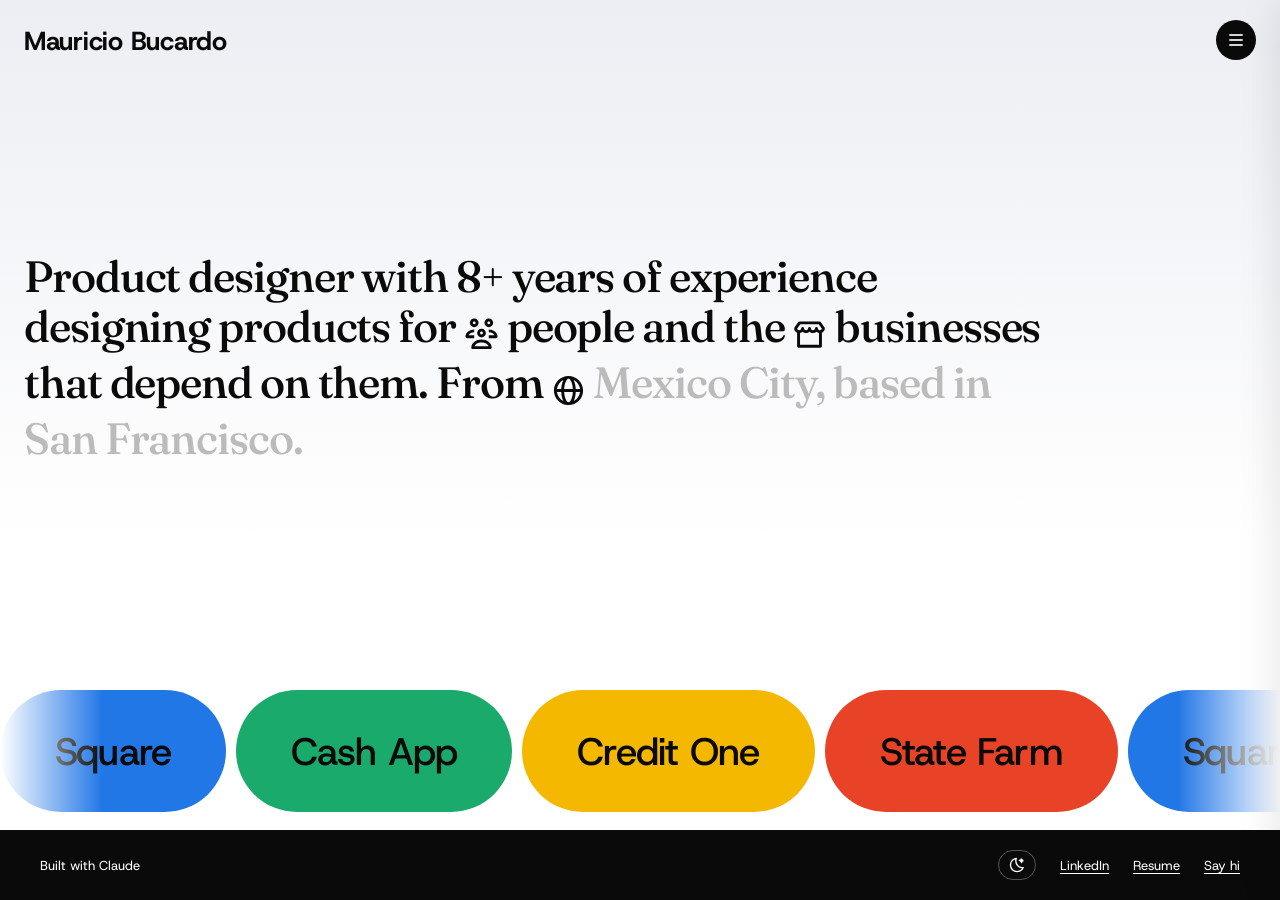
==== index.html @ 409aeabe "Initial commit Fix h1 asset overlap race condition in case-study.js: guard against re-applying the w" ====
<!DOCTYPE html>
<html lang="en">
<head>
  <meta charset="UTF-8" />
  <link rel="icon" type="image/svg+xml" href="favicon.svg?v=2">
  <meta name="viewport" content="width=device-width, initial-scale=1.0" />
  <title>Mau Bucardo | Product Designer</title>
  <meta name="description" content="Mauricio Bucardo is a product designer with 8+ years of experience designing products for people and the businesses that depend on them." />
  <meta property="og:title" content="Mauricio Bucardo — Product Designer" />
  <meta property="og:description" content="Product designer with 8+ years of experience designing products for people and the businesses that depend on them." />
  <meta property="og:image" content="https://maubucar.com/thumbnailwebsite.png" />
  <meta property="og:url" content="https://maubucar.com" />
  <meta property="og:type" content="website" />
  <meta name="twitter:card" content="summary_large_image" />
  <meta name="twitter:image" content="https://maubucar.com/thumbnailwebsite.png" />
  <link rel="preconnect" href="https://fonts.googleapis.com">
  <link rel="preconnect" href="https://fonts.gstatic.com" crossorigin>
  <link href="https://fonts.googleapis.com/css2?family=Fraunces:ital,opsz,wght@0,9..144,100..900;1,9..144,100..900&family=Funnel+Display:wght@300..800&family=Host+Grotesk:ital,wght@0,300..800;1,300..800&family=Source+Serif+4:ital,opsz,wght@0,8..60,200..900;1,8..60,200..900&display=swap" rel="stylesheet">
  <style>
    *, *::before, *::after { box-sizing: border-box; margin: 0; padding: 0; }

    :root {
      --bg: #eceef3;
      --bg-bottom: #ffffff;
      --text: #0a0a0a;
      --text-muted: #444;
      --pill-blue: #2277e6;
      --pill-red: #e84327;
      --pill-yellow: #f5b800;
      --pill-green: #1aaa6b;
      --surface: #ffffff;
      --surface-muted: #eceef5;
      --surface-muted-hover: #dddfe8;
      --border: #e0e0e0;
      --nav-bg: #eceef3;
      --footer-bg: #0a0a0a;
      --footer-text: #ffffff;
      --btn-bg: #0a0a0a;
      --btn-text: #ffffff;
    }

    [data-theme="dark"] {
      --bg: #111113;
      --bg-bottom: #1a1a1e;
      --text: #f0f0f0;
      --text-muted: #999;
      --surface: #1e1e22;
      --surface-muted: #26262c;
      --surface-muted-hover: #2e2e36;
      --border: #333;
      --nav-bg: #111113;
      --footer-bg: #0a0a0a;
      --footer-text: #ffffff;
      --btn-bg: #f0f0f0;
      --btn-text: #0a0a0a;
    }

    html {
      height: 100%;
    }

    body {
      font-family: 'Fraunces', serif;
      background: var(--bg);
      color: var(--text);
      display: flex;
      flex-direction: column;
      min-height: 100vh;
    }

    body::before {
      content: '';
      position: fixed;
      inset: 0;
      background: linear-gradient(180deg, var(--bg) 0%, var(--bg-bottom) 60%);
      z-index: -1;
      pointer-events: none;
    }



    body > section,
    body > footer {
      position: relative;
      z-index: 1;
    }

/* ── NAV BAR ── */
    .nav-bar {
      display: flex;
      align-items: center;
      padding: 20px 24px;
      z-index: 100;
      gap: 10px;
    }

    .nav-name {
      font-family: 'Host Grotesk', sans-serif;
      font-weight: 700;
      font-size: clamp(24px, 2.04vw, 31px);
      color: var(--text);
      letter-spacing: -0.01em;
      -webkit-font-smoothing: antialiased;
      cursor: default;
      flex: 1;
    }

    /* Menu toggle button — always visible */
    .menu-toggle-btn {
      display: flex;
      width: 40px;
      height: 40px;
      border-radius: 50%;
      background: var(--btn-bg);
      border: none;
      cursor: pointer;
      align-items: center;
      justify-content: center;
      flex-shrink: 0;
      transition: opacity 0.2s;
    }
    .menu-toggle-btn:hover { opacity: 0.6; }
    .menu-toggle-btn svg path { fill: #ffffff; }
    [data-theme="dark"] .menu-toggle-btn { background: var(--surface-muted); }
    [data-theme="dark"] .menu-toggle-btn svg path { fill: var(--text); }

    /* Floating nav menu */
    .nav-floating-menu {
      position: fixed;
      top: 84px;
      right: 24px;
      background: var(--surface);
      border: 1.5px solid var(--border);
      border-radius: 20px;
      padding: 8px;
      display: flex;
      flex-direction: column;
      gap: 4px;
      z-index: 200;
      opacity: 0;
      pointer-events: none;
      transform: scale(0.95) translateY(-8px);
      transform-origin: top right;
      transition: opacity 0.15s ease, transform 0.15s ease;
      min-width: 180px;
    }
    .nav-floating-menu.open {
      opacity: 1;
      pointer-events: all;
      transform: scale(1) translateY(0);
    }
    .nav-menu-item {
      font-family: 'Host Grotesk', sans-serif;
      font-size: 15px;
      font-weight: 500;
      color: var(--text);
      background: none;
      border: none;
      padding: 12px 16px;
      border-radius: 12px;
      cursor: pointer;
      text-align: left;
      transition: background 0.15s;
    }
    .nav-menu-item:hover { background: var(--surface-muted); }
    .nav-menu-item.primary {
      color: var(--btn-text);
      background: var(--btn-bg);
    }
    .nav-menu-item.primary:hover { opacity: 0.8; }

    @media (min-width: 769px) {
      .nav-bar {
        position: fixed;
        top: 0;
        left: 0;
        right: 0;
        pointer-events: none;
      }
      .nav-bar > * { pointer-events: all; }
    }

    @media (max-width: 768px) {
      .nav-bar {
        padding: 20px 20px;
        gap: 10px;
        flex-wrap: nowrap;
        align-items: center;
      }
      .nav-floating-menu {
        right: 20px;
      }
    }

    .blade-tabs {
      display: flex;
      gap: 24px;
      position: relative;
    }
    .blade-tabs-underline {
      position: absolute;
      bottom: 0;
      height: 2px;
      background: var(--text);
      transition: left 0.3s cubic-bezier(0.4, 0, 0.2, 1), width 0.3s cubic-bezier(0.4, 0, 0.2, 1);
    }
    .blade-tab {
      font-family: 'Fraunces', serif;
      font-size: 18px;
      font-weight: 400;
      color: #aaa;
      background: none;
      border: none;
      padding: 0 0 8px;
      cursor: pointer;
      transition: color 0.2s, font-weight 0.15s;
    }
    .blade-tab.active {
      font-weight: 700;
      color: var(--text);
    }
    .blade-panel { display: none; }
    .blade-panel.active { display: flex; flex-direction: column; flex: 1; overflow: hidden; }

    .blade-close {
      width: 36px;
      height: 36px;
      border-radius: 50%;
      background: var(--surface-muted);
      border: none;
      cursor: pointer;
      display: flex;
      align-items: center;
      justify-content: center;
      flex-shrink: 0;
      transition: opacity 0.2s;
      color: var(--text);
    }
    .blade-close:hover { opacity: 0.6; }

    /* Mind content */
    .mind-section {
      background: var(--surface-muted);
      border-radius: 20px;
      padding: 16px;
      margin: 0;
    }
    .mind-section-row {
      display: flex;
      gap: 8px;
      background: none;
      padding: 0;
    }
    .mind-tile {
      flex: 1;
      background: var(--surface-muted);
      border-radius: 20px;
      padding: 16px;
      display: flex;
      flex-direction: column;
    }
    .mind-tile .mind-embed {
      flex: 1;
      position: relative;
      padding-bottom: 100%;
    }
    .mind-label {
      font-family: 'Fraunces', serif;
      font-size: 15px;
      font-weight: 700;
      color: var(--text);
      display: inline-flex;
      align-items: center;
      gap: 8px;
      margin-bottom: 10px;
      width: fit-content;
    }
    .mind-label svg { flex-shrink: 0; }
    .mind-label svg path { fill: currentColor; }
    [data-theme="dark"] .mind-label { color: var(--text); }
    .mind-embed {
      margin-top: 16px;
    }
    .mind-embed iframe {
      border-radius: 12px;
      display: block;
    }
    .mind-card {
      display: flex;
      align-items: center;
      gap: 12px;
      padding: 10px 12px;
      text-decoration: none;
      border-radius: 12px;
      background: var(--surface);
      transition: opacity 0.15s ease;
    }
    .mind-card:hover { opacity: 0.75; }
    .mind-card-icon {
      width: 40px;
      height: 40px;
      border-radius: 8px;
      flex-shrink: 0;
      display: flex;
      align-items: center;
      justify-content: center;
      font-size: 20px;
    }
    .mind-card-text { flex: 1; min-width: 0; }
    .mind-card-title {
      font-family: 'Host Grotesk', sans-serif;
      font-size: 14px;
      font-weight: 500;
      color: var(--text);
      display: block;
      white-space: nowrap;
      overflow: hidden;
      text-overflow: ellipsis;
    }
    .mind-card-meta {
      font-family: 'Host Grotesk', sans-serif;
      font-size: 13px;
      color: #888;
      display: block;
      margin-top: 1px;
    }
    .mind-card-arrow {
      font-size: 16px;
      color: #bbb;
      flex-shrink: 0;
    }

    /* ── BLADE ── */
    .blade-overlay {
      position: fixed;
      inset: 0;
      background: rgba(0,0,0,0.25);
      z-index: 200;
      opacity: 0;
      pointer-events: none;
      transition: opacity 0.35s ease;
    }
    .blade-overlay.open { opacity: 1; pointer-events: all; }

    .blade {
      position: fixed;
      top: 0;
      right: 0;
      height: 100%;
      width: 437px;
      max-width: 92vw;
      background: var(--surface);
      z-index: 201;
      display: flex;
      flex-direction: column;
      transform: translateX(100%);
      transition: transform 1s cubic-bezier(0.77, 0, 0.19, 1);
      box-shadow: -4px 0 40px rgba(0,0,0,0.1);
      border-radius: 20px 0 0 20px;
    }
    .blade.open { transform: translateX(0); }

    @media (max-width: 768px) {
      .blade {
        width: 100%;
        max-width: 100%;
        border-radius: 0;
      }
    }

    .blade-header {
      display: flex;
      align-items: center;
      justify-content: space-between;
      padding: 24px 20px 20px;
      position: relative;
    }
    .blade-tabs {
      position: absolute;
      left: 50%;
      transform: translateX(-50%);
    }

    .blade-title {
      font-family: 'Fraunces', serif;
      font-size: 20px;
      font-weight: 500;
      color: var(--text);
    }


    .blade-list {
      flex: 1;
      overflow-y: auto;
      padding: 0 16px 32px;
      display: flex;
      flex-direction: column;
      gap: 8px;
    }

    @keyframes bladeItemIn {
      from { opacity: 0; transform: translateY(48px) scale(0.92); }
      to   { opacity: 1; transform: translateY(0) scale(1); }
    }
    .blade-panel.animating .blade-group,
    .blade-panel.animating .mind-section {
      opacity: 0;
      animation: bladeItemIn 1.4s cubic-bezier(0.77, 0, 0.19, 1) forwards;
    }

    .blade-group {
      border-radius: 16px;
      padding: 16px;
      display: flex;
      flex-direction: column;
      gap: 4px;
    }
    .blade-group.blue   { background: var(--surface-muted); }
    .blade-group.green  { background: var(--surface-muted); }
    .blade-group.yellow { background: var(--surface-muted); }
    .blade-group.red    { background: var(--surface-muted); }

    .blade-group-label {
      font-family: 'Host Grotesk', sans-serif;
      font-size: 17px;
      font-weight: 500;
      color: #0a0a0a;
      padding: 5px 12px;
      border-radius: 999px;
      display: inline-flex;
      align-items: center;
      margin-bottom: 4px;
      width: fit-content;
    }
    .blade-group.blue   .blade-group-label { background: var(--pill-blue); }
    .blade-group.green  .blade-group-label { background: var(--pill-green); }
    .blade-group.yellow .blade-group-label { background: var(--pill-yellow); }
    .blade-group.red    .blade-group-label { background: var(--pill-red); }

    .blade-link {
      display: flex;
      align-items: center;
      justify-content: space-between;
      text-decoration: none;
      color: var(--text);
      font-family: 'Fraunces', serif;
      font-size: 15px;
      font-weight: 400;
      padding: 8px 12px;
      border-radius: 8px;
      transition: opacity 0.2s;
    }
    .blade-link-year {
      font-family: 'Fraunces', serif;
      font-size: 13px;
      font-weight: 400;
      color: #888;
      flex-shrink: 0;
    }
    .blade-link { border-radius: 10px; transition: background 0.15s ease; }
    .blade-group.blue   .blade-link:hover { background: var(--surface-muted-hover); opacity: 1; }
    .blade-group.green  .blade-link:hover { background: var(--surface-muted-hover); opacity: 1; }
    .blade-group.yellow .blade-link:hover { background: var(--surface-muted-hover); opacity: 1; }
    .blade-group.red    .blade-link:hover { background: var(--surface-muted-hover); opacity: 1; }


    /* ── HERO ── */
    .hero {
      display: flex;
      flex-direction: column;
      align-items: flex-start;
      justify-content: center;
      text-align: left;
      padding: 100px 24px 40px;
      flex: 1;
      min-height: 0;
      overflow: hidden;
    }

    .info-row {
      display: flex;
      flex-wrap: wrap;
      gap: 8px;
      margin-bottom: clamp(20px, 3vh, 40px);
      opacity: 0;
      transform: translateY(10px);
      animation: fadeUp 0.6s cubic-bezier(0.22,1,0.36,1) 0.05s forwards;
    }

    .info-item {
      font-family: 'Host Grotesk', sans-serif;
      font-size: 14px;
      font-weight: 500;
      color: var(--text);
      background: var(--surface);
      border: 1.5px solid var(--border);
      padding: 6px 14px;
      border-radius: 999px;
      display: inline-flex;
      align-items: center;
      gap: 6px;
      -webkit-font-smoothing: antialiased;
    }

    .info-item svg path { fill: currentColor; }

    .hero-statement {
      font-family: 'Fraunces', serif;
      font-size: clamp(21.6px, 3.42vw, 52.2px);
      font-weight: 500;
      line-height: 1.15;
      letter-spacing: -0.025em;
      max-width: 80vw;
      color: #bbb;
      opacity: 0;
      transform: translateY(20px);
      animation: fadeUp 0.7s cubic-bezier(0.22,1,0.36,1) 0.15s forwards;
    }
    [data-theme="dark"] .hero-statement { color: #555; }
    #product-designer-label { color: var(--text); font-weight: 500; }

    .hero-sub {
      font-family: 'Fraunces', serif;
      font-weight: 400;
      font-size: clamp(16px, 1.5vw, 24px);
      line-height: 1.4;
      letter-spacing: -0.01em;
      color: var(--text-muted);
      margin-top: clamp(12px, 2vh, 24px);
      opacity: 0;
      transform: translateY(16px);
      animation: fadeUp 0.7s cubic-bezier(0.22,1,0.36,1) 0.25s forwards;
    }

    .hero-sub a {
      color: var(--text-muted);
      text-decoration: underline;
      text-underline-offset: 4px;
      transition: opacity 0.2s;
    }
    .hero-sub a:hover { opacity: 0.5; }

.inline-icon {
      display: inline;
      vertical-align: middle;
      position: relative;
      top: -0.1em;
      opacity: 0;
      color: var(--text);
      transform: scale(0.5);
      transition: opacity 0.4s ease, transform 0.5s cubic-bezier(0.34,1.56,0.64,1);
    }
    .inline-icon.visible {
      opacity: 1;
      transform: scale(1);
    }

    .hero-statement a {
      color: var(--text);
      text-decoration: underline;
      text-underline-offset: 4px;
      transition: opacity 0.2s;
    }
    .hero-statement a:hover { opacity: 0.5; }

    .hero-statement .hw { display: inline; color: #bbb; transition: color 0.45s ease; }
    .hero-statement .hw.black { color: var(--text); }
    [data-theme="dark"] .hero-statement .hw { color: #555; }
    [data-theme="dark"] .hero-statement .hw.black { color: var(--text); }


    /* ── MARQUEE ── */
    .work-section {
      width: 100%;
      overflow: hidden;
      flex-shrink: 0;
      padding: clamp(16px, 4vh, 140px) 0 clamp(12px, 2vh, 40px);
      -webkit-mask-image: linear-gradient(to right, transparent 0%, black 8%, black 92%, transparent 100%);
      mask-image: linear-gradient(to right, transparent 0%, black 8%, black 92%, transparent 100%);
    }

    .marquee-fade {
      opacity: 0;
      animation: fadeIn 0.8s ease 0.55s forwards;
    }

    @keyframes fadeIn {
      to { opacity: 1; }
    }

    .marquee-track {
      display: flex;
      width: max-content;
      will-change: transform;
      animation: marquee 40s linear 0s infinite;
    }

    .marquee-track .pill {
      margin-right: 10px;
    }

    @keyframes marquee {
      from { transform: translate3d(0, 0, 0); }
      to   { transform: translate3d(-25%, 0, 0); }
    }

    /* ── PILL ── */
    .pill {
      border-radius: 999px;
      padding: 16px 55px;
      height: clamp(82px, 10vw, 122px);
      display: flex;
      flex-direction: row;
      align-items: center;
      justify-content: center;
      cursor: pointer;
      text-decoration: none;
      white-space: nowrap;
      transition: transform 0.3s cubic-bezier(0.22,1,0.36,1), background 0.2s ease;
      position: relative;
      z-index: 2;
    }

    .pill:hover { transform: scale(1.035) translateY(-4px); }
    .pill:active { transform: scale(0.975); }

    .pill-blue:hover   { background: #0f4fa3; }
    .pill-red:hover    { background: #a82b18; }
    .pill-yellow:hover { background: #b88700; }
    .pill-green:hover  { background: #0d7045; }

    .pill-disabled {
      cursor: default;
      pointer-events: none;
    }

    .pill span {
      font-family: 'Host Grotesk', sans-serif;
      font-weight: 500;
      font-size: clamp(24px, 3vw, 41px);
      color: #0a0a0a;
      letter-spacing: -0.02em;
      position: relative;
      z-index: 1;
    }

    .pill-blue   { background: var(--pill-blue); }
    .pill-red    { background: var(--pill-red); }
    .pill-yellow { background: var(--pill-yellow); }
    .pill-green  { background: var(--pill-green); }

    /* ── ABOUT (hidden section linked) ── */
    #about {
      max-width: 680px;
      margin: 0 auto;
      padding: 80px 40px 60px;
      display: none;
    }

    /* ── FOOTER ── */
    .footer-right { display: flex; gap: 24px; align-items: center; }
    .footer-toggle { background: none; border: 1.5px solid rgba(255,255,255,0.3); color: #fff; font-family: 'Host Grotesk', sans-serif; font-size: 13px; padding: 6px 10px; border-radius: 999px; cursor: pointer; transition: opacity 0.2s; display: inline-flex; align-items: center; justify-content: center; }
    #theme-icon-wrap { width: 16px; height: 16px; border-radius: 50%; overflow: hidden; position: relative; display: inline-flex; }
    #theme-icon-wrap svg { position: absolute; inset: 0; }
    @keyframes iconSlideIn  { from { transform: translateY(100%); } to { transform: translateY(0); } }
    @keyframes iconSlideOut { from { transform: translateY(0); }    to { transform: translateY(-100%); } }
    #theme-icon-wrap.to-sun   #icon-sun  { animation: iconSlideIn  0.35s cubic-bezier(0.77,0,0.19,1) forwards; }
    #theme-icon-wrap.to-sun   #icon-moon { animation: iconSlideOut 0.35s cubic-bezier(0.77,0,0.19,1) forwards; }
    #theme-icon-wrap.to-moon  #icon-moon { animation: iconSlideIn  0.35s cubic-bezier(0.77,0,0.19,1) forwards; }
    #theme-icon-wrap.to-moon  #icon-sun  { animation: iconSlideOut 0.35s cubic-bezier(0.77,0,0.19,1) forwards; }
    .footer-links { display: flex; gap: 24px; align-items: center; }
    .footer-link { color: #fff; text-decoration: underline; text-underline-offset: 3px; font-family: 'Host Grotesk', sans-serif; font-size: 13px; transition: opacity 0.2s; }
    @media (max-width: 600px) {
      footer { flex-direction: column-reverse; align-items: stretch; gap: 12px; padding: 20px 24px; }
      .footer-right { flex-direction: row; justify-content: space-between; align-items: center; }
    }

    footer {
      background: var(--footer-bg);
      color: var(--footer-text);
      font-family: 'Host Grotesk', sans-serif;
      font-size: 13px;
      font-weight: 400;
      display: flex;
      justify-content: space-between;
      align-items: center;
      padding: 20px 40px;
      margin-top: auto;
      flex-shrink: 0;
    }

    /* ── CUSTOM CURSOR ── */
    @media (pointer: fine) {
      * { cursor: none !important; }
    }

    #cursor-dot {
      position: fixed;
      top: 0;
      left: 0;
      width: 12px;
      height: 12px;
      background: white;
      border-radius: 50%;
      pointer-events: none;
      mix-blend-mode: difference;
      z-index: 99999;
      transform: translate(-50%, -50%);
      transition: width 0.22s cubic-bezier(0.34,1.56,0.64,1), height 0.22s cubic-bezier(0.34,1.56,0.64,1), opacity 0.15s ease;
    }
    #cursor-dot.expanded {
      width: 28px;
      height: 28px;
    }
    #cursor-dot.hidden {
      opacity: 0;
    }
    @media (pointer: coarse) {
      #cursor-dot { display: none; }
    }

    .custom-cursor {
      position: fixed;
      pointer-events: none;
      z-index: 9999;
      background: var(--text);
      color: var(--bg);
      font-family: 'Host Grotesk', sans-serif;
      font-size: 14px;
      font-weight: 500;
      padding: 10px 20px;
      border-radius: 999px;
      white-space: nowrap;
      opacity: 0;
      transform: translate(-50%, -50%) scale(0.8);
      transition: opacity 0.2s ease, transform 0.2s cubic-bezier(0.34,1.56,0.64,1);
      -webkit-font-smoothing: antialiased;
    }
    .custom-cursor.visible {
      opacity: 1;
      transform: translate(-50%, -50%) scale(1);
    }
    .cursor-arrow {
      display: inline-flex;
      align-items: center;
      vertical-align: middle;
      margin-left: 6px;
      flex-shrink: 0;
    }
    .custom-cursor.visible .cursor-arrow {
      animation: arrow-bounce 0.5s cubic-bezier(0.77,0,0.19,1) infinite alternate;
    }
    @keyframes arrow-bounce {
      0%   { transform: translateX(0); }
      100% { transform: translateX(5px); }
    }

    /* ── EASTER EGG ── */
    .easter-egg {
      position: fixed;
      width: 170px;
      height: 170px;
      border-radius: 50%;
      overflow: hidden;
      z-index: 100;
      pointer-events: none;
      box-shadow: 0 8px 32px rgba(0,0,0,0.18);
      opacity: 0;
      transform: scale(0.7);
      transition: opacity 0.25s ease, transform 0.25s cubic-bezier(0.34, 1.56, 0.64, 1);
    }

    .easter-egg.visible { opacity: 1; transform: scale(1); }

    .easter-egg.no-radius {
      border-radius: 0;
      background: transparent;
      box-shadow: none;
      overflow: visible;
    }

    .easter-egg img {
      width: 100%;
      height: 100%;
      object-fit: cover;
      display: block;
    }

    .easter-egg.no-radius img {
      object-fit: contain;
    }

    /* ── ANIMATIONS ── */
    @keyframes fadeUp {
      to { opacity: 1; transform: translateY(0); }
    }

    /* ── PORTRAIT MOBILE ONLY ── */
    @media (max-width: 767px) and (orientation: portrait) {
      .hero { flex: 1; padding: 32px 24px 32px; text-align: left; align-items: flex-start; }
      .info-row { flex-wrap: wrap; justify-content: flex-start; gap: 8px; }
      .work-section { padding: 40px 0; margin-top: auto; }
      .pill { height: 88px; min-height: 88px; max-height: 88px; padding: 0 48px; flex-shrink: 0; }
      .pill span { font-size: clamp(32px, 8vw, 48px); }
      .marquee-track { animation-duration: 20s; }
      .hero-statement { font-size: clamp(30px, 8vw, 73px); max-width: 100%; }
    }

    /* ── LANDSCAPE + TABLET + DESKTOP: single row ── */
    @media (orientation: landscape), (min-width: 768px) {
      html, body { overflow: hidden; height: 100vh; }
      .pills-grid { flex-wrap: nowrap; }
    }

    /* ── TABLET (iPad) ── */
    @media (min-width: 768px) and (max-width: 1180px) and (pointer: coarse) {
      .nav-name { font-size: clamp(35px, 2.94vw, 45px); }
      .hero-statement { font-size: clamp(38px, 6.1vw, 94px); }
      .pill { height: clamp(118px, 20.6vh, 176px); }
      .pill span { font-size: clamp(35px, 4.3vw, 59px); }
    }
  </style>
</head>
<body>
  <div class="nav-bar" id="nav-bar">
    <span class="nav-name" id="hero-name">Mauricio Bucardo</span>
    <button class="menu-toggle-btn" id="menu-toggle-btn" aria-label="Toggle menu">
      <svg class="icon-menu" width="20" height="20" viewBox="0 0 24 24" fill="none" xmlns="http://www.w3.org/2000/svg">
        <path d="M20 19H4V17H20V19Z" fill="white"/>
        <path d="M20 13H4V11H20V13Z" fill="white"/>
        <path d="M20 7H4V5H20V7Z" fill="white"/>
      </svg>
    </button>
  </div>

  <div class="nav-floating-menu" id="nav-floating-menu">
    <button class="nav-menu-item" id="all-work-btn">All work</button>
    <button class="nav-menu-item" id="mind-btn">About me</button>
  </div>


  <div id="cursor-dot"></div>
  <div class="custom-cursor" id="custom-cursor">View case study</div>

  <div class="easter-egg" id="easter-egg" data-dir="right">
    <img src="images/me.webp" alt="">
  </div>

  <section class="hero">
<p class="hero-statement"><span id="product-designer-label">Product designer</span> with 8+ years of experience designing products for <svg class="inline-icon" width="0.8em" height="0.8em" viewBox="0 0 24 24" fill="none" xmlns="http://www.w3.org/2000/svg"><path fill-rule="evenodd" clip-rule="evenodd" d="M12 15.5C13.8195 15.5 15.536 15.9757 16.8262 16.9023C18.1366 17.8436 19 19.2545 19 21C19 21.5523 18.5523 22 18 22H6C5.44772 22 5 21.5523 5 21C5 19.2545 5.86339 17.8436 7.17383 16.9023C8.46398 15.9757 10.1805 15.5 12 15.5ZM12 17.5C10.5059 17.5 9.22223 17.8934 8.34082 18.5264C7.78139 18.9282 7.38432 19.424 7.17383 20H16.8262C16.6157 19.424 16.2186 18.9282 15.6592 18.5264C14.7778 17.8934 13.4941 17.5 12 17.5Z" fill="currentColor"/><path d="M7 10.5C5.12966 10.5 3.76859 11.4134 3.24121 12.5H7V14.5H2C1.44772 14.5 1 14.0523 1 13.5C1 10.5419 3.90606 8.5 7 8.5V10.5Z" fill="currentColor"/><path d="M17 8.5C20.0939 8.5 23 10.5419 23 13.5C23 14.0523 22.5523 14.5 22 14.5H17V12.5H20.7588C20.2314 11.4134 18.8703 10.5 17 10.5V8.5Z" fill="currentColor"/><path fill-rule="evenodd" clip-rule="evenodd" d="M12 8C13.6569 8 15 9.34315 15 11C15 12.6569 13.6569 14 12 14C10.3431 14 9 12.6569 9 11C9 9.34315 10.3431 8 12 8ZM12 10C11.4477 10 11 10.4477 11 11C11 11.5523 11.4477 12 12 12C12.5523 12 13 11.5523 13 11C13 10.4477 12.5523 10 12 10Z" fill="currentColor"/><path fill-rule="evenodd" clip-rule="evenodd" d="M7 1C8.65685 1 10 2.34315 10 4C10 5.65685 8.65685 7 7 7C5.34315 7 4 5.65685 4 4C4 2.34315 5.34315 1 7 1ZM7 3C6.44772 3 6 3.44772 6 4C6 4.55228 6.44772 5 7 5C7.55228 5 8 4.55228 8 4C8 3.44772 7.55228 3 7 3Z" fill="currentColor"/><path fill-rule="evenodd" clip-rule="evenodd" d="M17 1C18.6569 1 20 2.34315 20 4C20 5.65685 18.6569 7 17 7C15.3431 7 14 5.65685 14 4C14 2.34315 15.3431 1 17 1ZM17 3C16.4477 3 16 3.44772 16 4C16 4.55228 16.4477 5 17 5C17.5523 5 18 4.55228 18 4C18 3.44772 17.5523 3 17 3Z" fill="currentColor"/></svg> people and the <svg class="inline-icon" width="0.8em" height="0.8em" viewBox="0 0 24 24" fill="none" xmlns="http://www.w3.org/2000/svg"><path fill-rule="evenodd" clip-rule="evenodd" d="M18.9834 3.00781C19.2656 3.04257 19.5223 3.19608 19.6855 3.43359L22.3242 7.27344C22.4387 7.44006 22.5 7.63767 22.5 7.83984C22.5 9.17513 21.6476 10.2389 20.5 10.7197V20C20.5 20.5523 20.0523 21 19.5 21H4.5C3.94772 21 3.5 20.5523 3.5 20V10.7197C2.35241 10.2389 1.5 9.17513 1.5 7.83984C1.50003 7.63767 1.56128 7.44006 1.67578 7.27344L4.31445 3.43359L4.39062 3.33691C4.57904 3.12426 4.85069 3.00006 5.13867 3H18.8613L18.9834 3.00781ZM16.75 10.085C16.1257 10.6589 15.2725 11 14.375 11C13.4775 11 12.6243 10.6589 12 10.085C11.3757 10.6589 10.5225 11 9.625 11C8.72751 11 7.87435 10.6589 7.25 10.085C6.77291 10.5235 6.162 10.825 5.5 10.9434V19H18.5V10.9434C17.838 10.825 17.2271 10.5235 16.75 10.085ZM3.53711 8.09473C3.6689 8.56433 4.15418 9 4.875 9C5.7258 9 6.25 8.39331 6.25 7.83984C6.25008 7.28763 6.69777 6.83984 7.25 6.83984C7.80223 6.83984 8.24992 7.28763 8.25 7.83984C8.25 8.39331 8.7742 9 9.625 9C10.4758 9 11 8.39331 11 7.83984C11.0001 7.28763 11.4478 6.83984 12 6.83984C12.5522 6.83984 12.9999 7.28763 13 7.83984C13 8.39331 13.5242 9 14.375 9C15.2258 9 15.75 8.39331 15.75 7.83984C15.7501 7.28763 16.1978 6.83984 16.75 6.83984C17.3022 6.83984 17.7499 7.28763 17.75 7.83984C17.75 8.39331 18.2742 9 19.125 9C19.8457 9 20.33 8.56423 20.4619 8.09473L18.335 5H5.66504L3.53711 8.09473Z" fill="currentColor"/></svg> businesses that depend on them. <span class="hero-location">From <svg class="inline-icon" width="0.8em" height="0.8em" viewBox="0 0 24 24" fill="none" xmlns="http://www.w3.org/2000/svg"><path fill-rule="evenodd" clip-rule="evenodd" d="M12 2C17.5228 2 22 6.47715 22 12C22 17.5228 17.5228 22 12 22L11.4854 21.9873C6.20167 21.7195 2 17.3502 2 12C2 6.47715 6.47715 2 12 2ZM9.02637 13C9.12244 14.8497 9.48406 16.606 10.085 17.958C10.8238 19.6203 11.5975 20 12 20C12.4025 20 13.1762 19.6203 13.915 17.958C14.5159 16.606 14.8776 14.8497 14.9736 13H9.02637ZM4.06445 13C4.40259 15.7107 6.09595 18 8.44531 19.168C8.38047 19.0382 8.31789 18.9057 8.25781 18.7705C7.52261 17.1163 7.12178 15.0684 7.02441 13H4.06445ZM16.9756 13C16.8782 15.0684 16.4774 17.1163 15.7422 18.7705C15.6821 18.9058 15.6186 19.0381 15.5537 19.168C17.9035 18.0001 19.5974 15.711 19.9355 13H16.9756ZM15.5537 4.83105C15.6188 4.96117 15.6819 5.09393 15.7422 5.22949C16.4774 6.8837 16.8782 8.93158 16.9756 11H19.9355C19.5974 8.28881 17.9037 5.99884 15.5537 4.83105ZM12 4C11.5975 4 10.8238 4.3797 10.085 6.04199C9.48406 7.39403 9.12244 9.15027 9.02637 11H14.9736C14.8776 9.15027 14.5159 7.39403 13.915 6.04199C13.1762 4.3797 12.4025 4 12 4ZM8.44531 4.83105C6.09575 5.99896 4.40261 8.28911 4.06445 11H7.02441C7.12178 8.93158 7.52261 6.8837 8.25781 5.22949C8.31801 5.09407 8.38033 4.96105 8.44531 4.83105Z" fill="currentColor"/></svg> Mexico City, based in <svg class="inline-icon" width="0.8em" height="0.8em" viewBox="0 0 24 24" fill="none" xmlns="http://www.w3.org/2000/svg"><path d="M12 7.5C13.1046 7.5 14 8.39543 14 9.5C14 10.6046 13.1046 11.5 12 11.5C10.8955 11.5 10 10.6045 10 9.5C10 8.39545 10.8955 7.50003 12 7.5Z" fill="currentColor"/><path fill-rule="evenodd" clip-rule="evenodd" d="M12 1C14.3814 1 16.6683 1.92987 18.3574 3.58984C20.0471 5.25041 21 7.50627 21 9.8623C20.9999 13.3214 18.765 16.4752 16.7314 18.6562C15.6929 19.7702 14.6573 20.6821 13.8828 21.3154C13.4949 21.6327 13.1707 21.8819 12.9414 22.0527C12.8267 22.1382 12.7353 22.2046 12.6719 22.25C12.6403 22.2726 12.6151 22.2895 12.5977 22.3018C12.5889 22.3079 12.5821 22.3129 12.5771 22.3164C12.5748 22.318 12.5713 22.3203 12.5713 22.3203L12.5693 22.3223L12 21.5L12.5684 22.3232C12.2264 22.5593 11.7736 22.5593 11.4316 22.3232L11.4287 22.3203C11.4287 22.3203 11.4252 22.318 11.4229 22.3164C11.4179 22.3129 11.4111 22.3079 11.4023 22.3018C11.3849 22.2895 11.3597 22.2726 11.3281 22.25C11.2647 22.2046 11.1733 22.1382 11.0586 22.0527C10.8293 21.8819 10.5051 21.6327 10.1172 21.3154C9.34273 20.6821 8.30714 19.7702 7.26855 18.6562C5.23505 16.4752 3.0001 13.3214 3 9.8623C3 7.50627 3.95288 5.25041 5.64258 3.58984C7.33169 1.92987 9.61862 1 12 1ZM12 3C10.138 3 8.35541 3.72683 7.04395 5.01562C5.73306 6.30391 5 8.04804 5 9.8623C5.0001 12.5179 6.76509 15.1829 8.73145 17.292C9.69282 18.3231 10.6573 19.1743 11.3828 19.7676C11.6166 19.9587 11.8258 20.1211 12 20.2549C12.1742 20.1211 12.3834 19.9587 12.6172 19.7676C13.3427 19.1743 14.3072 18.3231 15.2686 17.292C17.2349 15.1829 18.9999 12.5179 19 9.8623C19 8.04804 18.2669 6.30391 16.9561 5.01562C15.6446 3.72683 13.862 3 12 3Z" fill="currentColor"/></svg> San Francisco.</span></p>
  </section>

  <section class="work-section">
    <div class="marquee-fade">
    <div class="marquee-track">
      <a href="square.html" class="pill pill-blue"><span>Square</span></a>
      <a href="cash-app.html" class="pill pill-green"><span>Cash App</span></a>
      <a href="credit-one.html" class="pill pill-yellow"><span>Credit One</span></a>
      <a href="state-farm.html" class="pill pill-red"><span>State Farm</span></a>
      <a href="square.html" class="pill pill-blue"><span>Square</span></a>
      <a href="cash-app.html" class="pill pill-green"><span>Cash App</span></a>
      <a href="credit-one.html" class="pill pill-yellow"><span>Credit One</span></a>
      <a href="state-farm.html" class="pill pill-red"><span>State Farm</span></a>
      <a href="square.html" class="pill pill-blue"><span>Square</span></a>
      <a href="cash-app.html" class="pill pill-green"><span>Cash App</span></a>
      <a href="credit-one.html" class="pill pill-yellow"><span>Credit One</span></a>
      <a href="state-farm.html" class="pill pill-red"><span>State Farm</span></a>
      <a href="square.html" class="pill pill-blue"><span>Square</span></a>
      <a href="cash-app.html" class="pill pill-green"><span>Cash App</span></a>
      <a href="credit-one.html" class="pill pill-yellow"><span>Credit One</span></a>
      <a href="state-farm.html" class="pill pill-red"><span>State Farm</span></a>
    </div>
    </div>
  </section>


  <script>
    document.addEventListener('DOMContentLoaded', () => {
    });
  </script>


  <style>
    body { transition: background 0.5s ease; }

    .letter-wrapper { display: inline-block; max-width: 100%; -webkit-font-smoothing: antialiased; }
    .letter-span { display: inline; transition: color 0.14s ease; -webkit-font-smoothing: antialiased; }
    .letter-span-space { display: inline; }

  </style>

  <style>
    #headshot-bubble {
      position: fixed;
      pointer-events: none;
      z-index: 9999;
      display: none;
      transform: translate(calc(-100% - 16px), calc(-50% - 16px));
    }
    #headshot-bubble .bubble-box {
      background: var(--text);
      color: var(--bg);
      font-family: 'Fraunces', serif;
      font-size: 13px;
      white-space: normal;
      max-width: 500px;
      padding: 8px 12px;
      border-radius: 12px;
      position: relative;
    }
    #headshot-bubble .bubble-box::before {
      content: '';
      position: absolute;
      right: -7px;
      top: 50%;
      transform: translateY(-50%);
      border-width: 6px 0 6px 7px;
      border-style: solid;
      border-color: transparent transparent transparent var(--text);
    }
    #headshot-bubble .cursor-blink {
      display: inline-block;
      width: 1px;
      background: var(--bg);
      margin-left: 1px;
      vertical-align: text-bottom;
      height: 1em;
      animation: blink 0.7s step-end infinite;
    }
    @keyframes blink { 50% { opacity: 0; } }
  </style>

  <script>
    // ── Circle cursor ──
    const cursorDot = document.getElementById('cursor-dot');
    const customCursor = document.getElementById('custom-cursor');

    // Track dot position directly (no lerp — stays precise)
    let overPill = false;
    document.addEventListener('mousemove', e => {
      cursorDot.style.transform = `translate(calc(${e.clientX}px - 50%), calc(${e.clientY}px - 50%))`;
      if (!overPill) cursorDot.classList.remove('hidden');
    });
    cursorDot.classList.add('hidden');

    // Expand on any clickable element
    const CLICKABLE = 'a, button, [role="button"], label, select, input, .pill';
    document.addEventListener('mouseover', e => {
      if (e.target.closest(CLICKABLE)) cursorDot.classList.add('expanded');
    });
    document.addEventListener('mouseout', e => {
      if (e.target.closest(CLICKABLE)) cursorDot.classList.remove('expanded');
    });

    // Pill hover → hide dot, show "View case study" label
    let cursorX = 0, cursorY = 0;
    let cursorRafId = null;
    let cursorCurrentX = 0, cursorCurrentY = 0;

    function cursorLoop() {
      cursorCurrentX = lerp(cursorCurrentX, cursorX, 0.14);
      cursorCurrentY = lerp(cursorCurrentY, cursorY, 0.14);
      customCursor.style.left = cursorCurrentX + 'px';
      customCursor.style.top = cursorCurrentY + 'px';
      cursorRafId = requestAnimationFrame(cursorLoop);
    }

    document.querySelectorAll('.marquee-track .pill').forEach(pill => {
      pill.addEventListener('mouseenter', e => {
        overPill = true;
        cursorX = e.clientX; cursorY = e.clientY;
        cursorCurrentX = e.clientX; cursorCurrentY = e.clientY;
        customCursor.style.left = cursorCurrentX + 'px';
        customCursor.style.top = cursorCurrentY + 'px';
        customCursor.classList.add('visible');
        cursorDot.classList.add('hidden');
        if (!cursorRafId) cursorRafId = requestAnimationFrame(cursorLoop);
      });
      pill.addEventListener('mousemove', e => {
        cursorX = e.clientX; cursorY = e.clientY;
      });
      pill.addEventListener('mouseleave', () => {
        overPill = false;
        customCursor.classList.remove('visible');
        cursorDot.classList.remove('hidden');
        if (cursorRafId) { cancelAnimationFrame(cursorRafId); cursorRafId = null; }
      });
    });

    const easterEgg = document.getElementById('easter-egg');
    const easterImg = easterEgg.querySelector('img');

    let curMouseX = 0, curMouseY = 0;
    let rafId = null;
    let targetX = 0, targetY = 0;
    let currentX = 0, currentY = 0;

    function lerp(a, b, t) { return a + (b - a) * t; }

    function trackLoop() {
      // offset: centered horizontally, above cursor
      targetX = curMouseX + 16;
      targetY = curMouseY + 16;
      currentX = lerp(currentX, targetX, 0.12);
      currentY = lerp(currentY, targetY, 0.12);
      easterEgg.style.left = currentX + 'px';
      easterEgg.style.top  = currentY + 'px';
      rafId = requestAnimationFrame(trackLoop);
    }

    // preload all egg images so src switches are instant
    const _preloads = ['images/me.webp','images/mx.webp','images/sf.webp','images/product.webp'].map(s => { const i = new Image(); i.src = s; return i; });

    function showEgg(src, x, y) {
      curMouseX = x; curMouseY = y;
      currentX = x + 16; currentY = y + 16;
      easterEgg.style.left = currentX + 'px';
      easterEgg.style.top  = currentY + 'px';

      // always restart the scale-in by resetting visible
      easterEgg.classList.remove('visible');
      void easterEgg.offsetWidth; // force reflow so transition reruns
      easterEgg.classList.add('visible');

      if (!rafId) rafId = requestAnimationFrame(trackLoop);

      if (!easterImg.src.endsWith(src)) {
        easterImg.style.opacity = '0';
        easterImg.src = src;
        easterImg.decode().then(() => { easterImg.style.opacity = '1'; }).catch(() => { easterImg.style.opacity = '1'; });
      }
    }

    function hideEgg() {
      easterEgg.classList.remove('visible');
      if (rafId) { cancelAnimationFrame(rafId); rafId = null; }
    }

    const triggers = [
      { id: 'pill-mx', src: 'images/mx.webp' },
      { id: 'pill-sf', src: 'images/sf.webp' },
      { id: 'pill-product', src: 'images/product.webp' },
    ];

    // red → blue → green → yellow
    const rootStyle = getComputedStyle(document.documentElement);
    const pillColors = [
      rootStyle.getPropertyValue('--pill-red').trim(),
      rootStyle.getPropertyValue('--pill-blue').trim(),
      rootStyle.getPropertyValue('--pill-green').trim(),
      rootStyle.getPropertyValue('--pill-yellow').trim(),
    ];

    function splitTextNodes(el) {
      if (el.dataset.letterSplit) return;
      el.dataset.letterSplit = '1';
      Array.from(el.childNodes).forEach(node => {
        if (node.nodeType !== Node.TEXT_NODE) return;
        const text = node.textContent.trim();
        if (!text) { node.remove(); return; }
        // wrap all letters in one container so flex parents aren't broken
        const wrapper = document.createElement('span');
        wrapper.className = 'letter-wrapper';
        for (let i = 0; i < text.length; i++) {
          const ch = text[i];
          if (ch === ' ') {
            const sp = document.createElement('span');
            sp.className = 'letter-span-space';
            sp.textContent = ' ';
            wrapper.appendChild(sp);
          } else {
            const span = document.createElement('span');
            span.textContent = ch;
            span.className = 'letter-span';
            wrapper.appendChild(span);
          }
        }
        node.replaceWith(wrapper);
      });
    }

    function getLetterSpans(el) {
      return Array.from(el.querySelectorAll('.letter-span'));
    }

    let letterTimers = [];

    function animateLetters(el) {
      splitTextNodes(el);
      // Lock wrapper width so Safari can't shift layout when letter colors change
      el.querySelectorAll('.letter-wrapper').forEach(w => {
        if (!w.dataset.widthLocked) {
          const width = w.getBoundingClientRect().width;
          w.style.display = 'inline-block';
          w.style.width = Math.ceil(width) + 'px';
          w.style.textAlign = 'center';
          w.dataset.widthLocked = '1';
        }
      });
      letterTimers.forEach(clearTimeout);
      letterTimers = [];
      const spans = getLetterSpans(el);
      const stagger = 45;
      const hold = 300;
      spans.forEach((span, i) => {
        const color = pillColors[i % pillColors.length];
        letterTimers.push(setTimeout(() => { span.style.color = color; }, i * stagger));
        letterTimers.push(setTimeout(() => { span.style.color = ''; }, i * stagger + hold));
      });
    }

    function resetLetters(el) {
      letterTimers.forEach(clearTimeout);
      letterTimers = [];
      if (!el.dataset.letterSplit) return;
      getLetterSpans(el).forEach(span => { span.style.color = ''; });
    }

    // Pre-split and lock widths on load so first hover has no DOM restructuring
    // Skip width-locking for hero-name: it's left-aligned so no centering shift, and locking prevents wrapping
    triggers.forEach(({ id }) => {
      const el = document.getElementById(id);
      if (!el) return;
      splitTextNodes(el);
      el.querySelectorAll('.letter-wrapper').forEach(w => {
        if (!w.dataset.widthLocked) {
          const width = w.getBoundingClientRect().width;
          w.style.display = 'inline-block';
          w.style.width = Math.ceil(width) + 'px';
          w.style.textAlign = 'center';
          w.dataset.widthLocked = '1';
        }
      });
    });

    function relockWidths(el) {
      el.querySelectorAll('.letter-wrapper').forEach(w => {
        w.style.width = '';
        w.style.display = '';
        delete w.dataset.widthLocked;
        const width = w.getBoundingClientRect().width;
        w.style.display = 'inline-block';
        w.style.width = Math.ceil(width) + 'px';
        w.style.textAlign = 'center';
        w.dataset.widthLocked = '1';
      });
    }

    let resizeTimer;
    window.addEventListener('resize', () => {
      clearTimeout(resizeTimer);
      resizeTimer = setTimeout(() => {
        triggers.forEach(({ id }) => {
          const el = document.getElementById(id);
          if (el && el.dataset.letterSplit) relockWidths(el);
        });
        const pdEl = document.getElementById('product-designer-label');
        if (pdEl && pdEl.dataset.letterSplit) relockWidths(pdEl);
      }, 100);
    });

    // Auto-animate 'Product designer' every 5 seconds
    // Run immediately — DOM is ready since script is at end of body
    // Must happen before the fadeUp animation reveals the element
    (function setupHeroStatement() {
      const heroP = document.querySelector('.hero-statement');
      if (!heroP) return;

      function wrapWords(node) {
        if (node.nodeType === Node.TEXT_NODE) {
          const text = node.textContent;
          if (!text.trim()) return;
          const frag = document.createDocumentFragment();
          const parts = text.split(/(\s+)/);
          parts.forEach(part => {
            if (/^\s+$/.test(part)) {
              frag.appendChild(document.createTextNode(part));
            } else if (part) {
              const span = document.createElement('span');
              span.className = 'hw';
              span.textContent = part;
              frag.appendChild(span);
            }
          });
          node.parentNode.replaceChild(frag, node);
        } else if (node.nodeType === Node.ELEMENT_NODE
          && !node.classList.contains('inline-icon')
          && !node.classList.contains('letter-wrapper')
          && !node.classList.contains('letter-span')
          && node.id !== 'product-designer-label'
          && node.tagName !== 'SVG' && node.tagName !== 'svg') {
          Array.from(node.childNodes).forEach(wrapWords);
        }
      }
      wrapWords(heroP);

      // Wrap each icon in a zero-width slot so it takes no space until animated in
      const fontSize = parseFloat(getComputedStyle(heroP).fontSize);
      const iconSlotW = (fontSize * 0.8) + 'px';
      heroP.querySelectorAll('.inline-icon').forEach(icon => {
        const slot = document.createElement('span');
        slot.className = 'icon-slot';
        slot.style.cssText = 'display:inline-block;width:0;overflow:hidden;vertical-align:middle;position:relative;top:-0.05em;transition:width 0.35s cubic-bezier(0.34,1.56,0.64,1)';
        icon.style.top = '0';
        icon.parentNode.insertBefore(slot, icon);
        slot.appendChild(icon);
      });

      // Build sequence and kick off animation after page settles
      function getSequence(el) {
        const items = [];
        function walk(node) {
          if (node.nodeType === Node.ELEMENT_NODE) {
            if (node.classList.contains('hw') || node.classList.contains('icon-slot')) {
              items.push(node);
            } else {
              Array.from(node.childNodes).forEach(walk);
            }
          }
        }
        Array.from(el.childNodes).forEach(walk);
        return items;
      }
      const sequence = getSequence(heroP);
      window.addEventListener('load', () => {
        setTimeout(() => {
          sequence.forEach((el, i) => {
            setTimeout(() => {
              if (el.classList.contains('hw')) {
                el.classList.add('black');
              } else {
                el.style.width = iconSlotW;
                el.querySelector('.inline-icon').classList.add('visible');
              }
            }, i * 60);
          });
        }, 200);
      });
    })();

    window.addEventListener('load', () => {
      const pdEl = document.getElementById('product-designer-label');
      if (!pdEl) return;
      splitTextNodes(pdEl);
      setTimeout(() => {
        animateLetters(pdEl);
        setInterval(() => animateLetters(pdEl), 3000);
      }, 1900);
    });

    let mouseHasMoved = false;
    window.addEventListener('mousemove', () => { mouseHasMoved = true; }, { once: true });

    triggers.forEach(({ id, src }) => {
      const el = document.getElementById(id);
      if (!el) return;
      el.addEventListener('mouseenter', (e) => {
        if (mouseHasMoved) {
          showEgg(src, e.clientX, e.clientY);
          animateLetters(el);
        }
      });
      el.addEventListener('mousemove', (e) => {
        curMouseX = e.clientX;
        curMouseY = e.clientY;
      });
      el.addEventListener('mouseleave', () => {
        hideEgg();
        resetLetters(el);
      });
    });
  </script>

  <div class="blade-overlay" id="blade-overlay"></div>
  <div class="blade" id="blade">
    <div class="blade-header">
      <button class="blade-close" id="blade-close">
        <svg width="16" height="16" viewBox="0 0 24 24" fill="none" xmlns="http://www.w3.org/2000/svg">
          <path d="M18 7.41L16.59 6L12 10.59L7.41 6L6 7.41L10.59 12L6 16.59L7.41 18L12 13.41L16.59 18L18 16.59L13.41 12L18 7.41Z" fill="currentColor"/>
        </svg>
      </button>
      <div class="blade-tabs">
        <button class="blade-tab active" id="tab-work">All work</button>
        <button class="blade-tab" id="tab-mind">About me</button>
        <div class="blade-tabs-underline" id="tabs-underline"></div>
      </div>
    </div>

    <div class="blade-panel active" id="panel-work">
      <div class="blade-list">
        <div class="blade-group blue">
          <span class="blade-group-label">Square</span>
          <a href="square.html" class="blade-link"><span>Run payroll redesign</span><span class="blade-link-year">2026</span></a>
          <a href="square-staff-setup.html" class="blade-link"><span>Payroll onboarding</span><span class="blade-link-year">2025</span></a>
          <a href="square-flexible-pay.html" class="blade-link"><span>Flexible pay day</span><span class="blade-link-year">2025</span></a>
          <a href="square-staff-team.html" class="blade-link"><span>Team list unification</span><span class="blade-link-year">2024</span></a>
        </div>
        <div class="blade-group green">
          <span class="blade-group-label">Cash App</span>
          <a href="cash-app.html" class="blade-link"><span>Instant tips</span><span class="blade-link-year">2026</span></a>
        </div>
        <div class="blade-group yellow">
          <span class="blade-group-label">Credit One</span>
          <a href="credit-one.html" class="blade-link"><span>Mobile app redesign</span><span class="blade-link-year">2023</span></a>
        </div>
        <div class="blade-group red">
          <span class="blade-group-label">State Farm</span>
          <a href="state-farm.html" class="blade-link"><span>File claiming experience</span><span class="blade-link-year">2023</span></a>
        </div>
      </div>
    </div>

    <div class="blade-panel" id="panel-mind">
      <div class="blade-list">

      <div class="mind-section">
        <div id="headshot-wrap" style="width:140px;height:140px;border-radius:50%;overflow:hidden;margin:0 auto 16px;cursor:none;">
          <img src="images/headshot.png" alt="Mau" id="headshot-img" style="width:100%;height:100%;object-fit:cover;display:block;transition:transform 0.7s cubic-bezier(0.77,0,0.19,1);">
        </div>
        <p style="font-family:'Fraunces',serif;font-size:15px;line-height:1.7;color:var(--text);margin-bottom:12px;">I have a background in advertising and marketing, and found my way into product design through motion graphics. These days, I still occasionally <a href="https://www.instagram.com/mauricio.bucardo/" target="_blank" style="color:inherit;text-underline-offset:3px;">animate things just for fun</a>.</p>
        <p style="font-family:'Fraunces',serif;font-size:15px;line-height:1.7;color:var(--text);margin-bottom:12px;">Outside of work, you'll usually find me <a href="https://www.instagram.com/maubucardo/" target="_blank" style="color:inherit;text-underline-offset:3px;">traveling</a>, hiking, playing tennis, or somewhere at a <a href="https://soundcloud.com/you/sets" target="_blank" style="color:inherit;text-underline-offset:3px;">music festival</a>. I'm also an avid gamer, and a lot of my inspiration comes from experiences that spark wonder and delight.</p>
        <p style="font-family:'Fraunces',serif;font-size:15px;line-height:1.7;color:var(--text);">Here are a few things I've been into lately.</p>
      </div>

      <div class="mind-section">
        <span class="mind-label"><svg width="20" height="20" viewBox="0 0 24 24" fill="none" xmlns="http://www.w3.org/2000/svg"><path d="M18.7598 4C23.0798 8.41 23.0798 15.59 18.7598 20L17.2803 18.5498C20.8101 14.9398 20.8102 9.06991 17.2803 5.45996L18.7598 4Z" fill="black"/><path fill-rule="evenodd" clip-rule="evenodd" d="M11.2461 5.32715C12.0218 4.91762 12.9999 5.47319 13 6.39258V17.6074C12.9999 18.5881 11.8869 19.1549 11.0938 18.5781L6.17578 15H3.7002C3.03745 15 2.5 14.4625 2.5 13.7998V10.2002C2.5 9.53745 3.03745 9 3.7002 9H6.17578L11.0938 5.42188L11.2461 5.32715ZM7.14062 10.7705C6.93554 10.9196 6.68814 11 6.43457 11H4.5V13H6.43457C6.68814 13 6.93554 13.0804 7.14062 13.2295L11 16.0352V7.96387L7.14062 10.7705Z" fill="black"/><path d="M15.6006 7.24023C18.1703 9.86021 18.1704 14.1406 15.6006 16.7705L14.1201 15.3203C15.9101 13.4903 15.91 10.5204 14.1201 8.69043L15.6006 7.24023Z" fill="black"/></svg>On repeat</span>
        <div class="mind-embed" style="margin-top:0;">
          <iframe width="100%" height="160" scrolling="no" frameborder="no" allow="autoplay; encrypted-media"
            src="https://w.soundcloud.com/player/?url=https%3A//api.soundcloud.com/tracks/soundcloud%253Atracks%253A2115508632&color=%23ff5500&auto_play=false&hide_related=false&show_comments=false&show_user=true&show_reposts=false&show_teaser=false&visual=true" style="border-radius:12px;display:block;"></iframe>
        </div>
      </div>

      <div class="mind-section">
        <span class="mind-label"><svg width="20" height="20" viewBox="0 0 24 24" fill="none" xmlns="http://www.w3.org/2000/svg"><path d="M14.957 13.5425L13.543 14.9566L9.04295 10.4566L10.457 9.04249L14.957 13.5425Z" fill="black"/><path fill-rule="evenodd" clip-rule="evenodd" d="M12.3691 1.22413C12.7619 0.90378 13.3409 0.926374 13.707 1.29249L16.707 4.29249C17.0975 4.68301 17.0975 5.31603 16.707 5.70655L16.6211 5.79249C16.2308 6.18298 16.2308 6.81607 16.6211 7.20655L16.793 7.37843C17.1834 7.76875 17.8165 7.76875 18.207 7.37843L18.293 7.29249L18.3691 7.22413C18.7619 6.90378 19.3409 6.92637 19.707 7.29249L22.707 10.2925C23.0975 10.683 23.0975 11.316 22.707 11.7066L11.707 22.7066C11.3165 23.0971 10.6835 23.0971 10.293 22.7066L7.29295 19.7066C6.90243 19.316 6.90243 18.683 7.29295 18.2925L7.37889 18.2066C7.76921 17.8161 7.76921 17.183 7.37889 16.7925L7.20702 16.6206C6.81653 16.2303 6.18344 16.2303 5.79295 16.6206L5.70702 16.7066C5.31649 17.0971 4.68348 17.0971 4.29295 16.7066L1.29295 13.7066C0.90243 13.316 0.90243 12.683 1.29295 12.2925L12.293 1.29249L12.3691 1.22413ZM3.41405 12.9995L5.09276 14.6782C6.22672 14.0755 7.66571 14.2513 8.62108 15.2066L8.79295 15.3784C9.74809 16.3337 9.9228 17.7719 9.3203 18.9058L11 20.5855L20.5859 10.9995L18.9062 9.31983C17.7723 9.92234 16.3342 9.74763 15.3789 8.79249L15.207 8.62062C14.2518 7.66524 14.076 6.22626 14.6787 5.09229L13 3.41358L3.41405 12.9995Z" fill="black"/></svg>Obsessed with</span>
        <div class="mind-embed" style="margin-top:0;">
          <iframe width="100%" height="180" src="https://www.youtube.com/embed/XSCWFAL-4XQ" frameborder="0" allow="accelerometer; autoplay; clipboard-write; encrypted-media; gyroscope; picture-in-picture" allowfullscreen style="border-radius:12px;display:block;"></iframe>
        </div>
      </div>

      <div class="mind-section">
        <span class="mind-label"><svg width="20" height="20" viewBox="0 0 24 24" fill="none" xmlns="http://www.w3.org/2000/svg"><path fill-rule="evenodd" clip-rule="evenodd" d="M15.5005 13C15.8515 13.0002 16.1773 13.1844 16.3579 13.4854L20.8579 20.9854C21.0429 21.2942 21.048 21.6798 20.8706 21.9932C20.6931 22.3062 20.3604 22.4998 20.0005 22.5H10.9995C10.6396 22.4998 10.3069 22.3062 10.1294 21.9932C9.952 21.6798 9.95707 21.2942 10.1421 20.9854L14.6431 13.4854L14.7173 13.3779C14.9055 13.1409 15.1932 13 15.5005 13ZM12.7661 20.5H18.2339L15.5005 15.9434L12.7661 20.5Z" fill="black"/><path fill-rule="evenodd" clip-rule="evenodd" d="M10.103 7.50488C10.6069 7.55646 11.0005 7.9825 11.0005 8.5V15.5C11.0003 16.0519 10.5524 16.4997 10.0005 16.5H2.99951C2.73447 16.4999 2.4799 16.3945 2.29248 16.207C2.10506 16.0196 1.99962 15.765 1.99951 15.5L2.00049 8.5C2.00049 7.94772 2.4482 7.5 3.00049 7.5H10.0005L10.103 7.50488ZM3.99951 14.5H8.99951L9.00049 9.5H4.00049L3.99951 14.5Z" fill="black"/><path fill-rule="evenodd" clip-rule="evenodd" d="M18.0005 1C20.7617 1.00026 23.0005 3.23874 23.0005 6C23.0002 8.76104 20.7615 10.9997 18.0005 11C15.2392 11 13.0008 8.7612 13.0005 6C13.0005 3.23858 15.2391 1 18.0005 1ZM18.0005 3C16.3436 3 15.0005 4.34315 15.0005 6C15.0008 7.65663 16.3438 9 18.0005 9C19.657 8.99974 21.0002 7.65647 21.0005 6C21.0005 4.34331 19.6571 3.00026 18.0005 3Z" fill="black"/></svg>Playing right now</span>
        <div class="mind-embed" style="margin-top:0;">
          <iframe width="100%" height="180" src="https://www.youtube.com/embed/8BaMWajtOhw" frameborder="0" allow="accelerometer; autoplay; clipboard-write; encrypted-media; gyroscope; picture-in-picture" allowfullscreen style="border-radius:12px;display:block;"></iframe>
        </div>
      </div>

    </div>
    </div><!-- end panel-mind -->

  </div><!-- end blade -->

  <footer>
    <span>Built with Claude</span>
    <div class="footer-right">
      <button id="dark-toggle" onclick="toggleDark()" class="footer-toggle" aria-label="Toggle dark mode" onmouseover="this.style.opacity=.6" onmouseout="this.style.opacity=1">
        <span id="theme-icon-wrap">
          <svg id="icon-moon" width="16" height="16" viewBox="0 0 24 24" fill="none" xmlns="http://www.w3.org/2000/svg"><path d="M18.8135 5.17542H18.8258M12.2017 21.9724C6.66452 21.9724 2.17578 17.4837 2.17578 11.9465C2.17578 6.81609 6.02936 2.5857 10.9999 1.99194C10.4828 3.20116 10.1965 4.53265 10.1965 5.93101C10.1965 11.4682 14.6852 15.9569 20.2224 15.9569C20.6291 15.9569 21.0301 15.9327 21.4241 15.8856C19.8935 19.4646 16.3404 21.9724 12.2017 21.9724ZM18.8258 2L19.6835 4.31776L22.0012 5.17542L19.6835 6.03307L18.8258 8.35083L17.9682 6.03307L15.6504 5.17542L17.9682 4.31776L18.8258 2ZM19.4285 5.17542C19.4285 5.51509 19.1532 5.79045 18.8135 5.79045C18.4738 5.79045 18.1985 5.51509 18.1985 5.17542C18.1985 4.83574 18.4738 4.56038 18.8135 4.56038C19.1532 4.56038 19.4285 4.83574 19.4285 5.17542Z" stroke="currentColor" stroke-width="2" stroke-linecap="round" stroke-linejoin="round"/></svg>
          <svg id="icon-sun" width="16" height="16" viewBox="0 0 24 24" fill="none" xmlns="http://www.w3.org/2000/svg" style="transform:translateY(100%);"><path d="M12 2V4M12 20V22M2 12H4M20 12H22M4.92969 4.92896L6.3439 6.34317M17.6562 17.6569L19.0705 19.0711M4.92969 19.071L6.3439 17.6568M17.6562 6.34314L19.0705 4.92893M17 12C17 14.7614 14.7614 17 12 17C9.23858 17 7 14.7614 7 12C7 9.23858 9.23858 7 12 7C14.7614 7 17 9.23858 17 12Z" stroke="currentColor" stroke-width="2" stroke-linecap="round" stroke-linejoin="round"/></svg>
        </span>
      </button>
      <div class="footer-links">
        <a href="https://www.linkedin.com/in/mauricio-bucardo-44296486/" target="_blank" class="footer-link" onmouseover="this.style.opacity=.6" onmouseout="this.style.opacity=1">LinkedIn</a>
        <a href="resume.pdf" target="_blank" class="footer-link" onmouseover="this.style.opacity=.6" onmouseout="this.style.opacity=1">Resume</a>
        <a href="mailto:mauricio.bucardo@gmail.com" class="footer-link" onmouseover="this.style.opacity=.6" onmouseout="this.style.opacity=1">Say hi</a>
      </div>
    </div>
  </footer>

  <script>


    // Floating nav menu toggle
    const menuToggleBtn = document.getElementById('menu-toggle-btn');
    const navFloatingMenu = document.getElementById('nav-floating-menu');
    menuToggleBtn.addEventListener('click', () => openBlade('work'));

    const blade = document.getElementById('blade');
    const overlay = document.getElementById('blade-overlay');
    const closeBtn = document.getElementById('blade-close');
    const tabWork = document.getElementById('tab-work');
    const tabMind = document.getElementById('tab-mind');
    const panelWork = document.getElementById('panel-work');
    const panelMind = document.getElementById('panel-mind');

    function animatePanel(panel) {
      const items = panel.querySelectorAll('.blade-group, .mind-section');
      panel.classList.remove('animating');
      items.forEach(el => { el.style.animationDelay = ''; });
      void panel.offsetWidth;
      panel.classList.add('animating');
      items.forEach((el, i) => { el.style.animationDelay = (i * 60) + 'ms'; });
      panel.addEventListener('animationend', () => panel.classList.remove('animating'), { once: true });
    }

    function openBlade(tab) {
      navFloatingMenu.classList.remove('open');
      blade.classList.add('open');
      overlay.classList.add('open');
      document.body.style.overflow = 'hidden';
      const isWork = (tab || 'work') === 'work';
      tabWork.classList.toggle('active', isWork);
      tabMind.classList.toggle('active', !isWork);
      panelWork.classList.toggle('active', isWork);
      panelMind.classList.toggle('active', !isWork);
      tabsUnderline.style.transition = 'none';
      requestAnimationFrame(() => {
        moveUnderline(isWork ? tabWork : tabMind);
        requestAnimationFrame(() => {
          tabsUnderline.style.transition = '';
        });
      });
      // Delay animation slightly so blade slide-in starts first
      setTimeout(() => animatePanel(isWork ? panelWork : panelMind), 120);
    }

    function closeBlade() {
      blade.classList.remove('open');
      overlay.classList.remove('open');
      document.body.style.overflow = '';
    }

    const tabsUnderline = document.getElementById('tabs-underline');

    function moveUnderline(activeTab) {
      const tabsRect = activeTab.parentElement.getBoundingClientRect();
      const rect = activeTab.getBoundingClientRect();
      tabsUnderline.style.left = (rect.left - tabsRect.left) + 'px';
      tabsUnderline.style.width = rect.width + 'px';
    }

    function switchTab(tab) {
      const isWork = tab === 'work';
      tabWork.classList.toggle('active', isWork);
      tabMind.classList.toggle('active', !isWork);
      panelWork.classList.toggle('active', isWork);
      panelMind.classList.toggle('active', !isWork);
      moveUnderline(isWork ? tabWork : tabMind);
      animatePanel(isWork ? panelWork : panelMind);
    }


    document.getElementById('all-work-btn').addEventListener('click', () => openBlade('work'));
    document.getElementById('mind-btn').addEventListener('click', () => openBlade('mind'));
    closeBtn.addEventListener('click', closeBlade);
    overlay.addEventListener('click', closeBlade);
    tabWork.addEventListener('click', () => switchTab('work'));
    tabMind.addEventListener('click', () => switchTab('mind'));

    document.addEventListener('keydown', e => {
      if (e.key === 'Escape') closeBlade();
    });
  
    function toggleDark() {
      const isDark = document.documentElement.dataset.theme === 'dark';
      document.documentElement.dataset.theme = isDark ? '' : 'dark';
      localStorage.setItem('theme', isDark ? '' : 'dark');
      const wrap = document.getElementById('theme-icon-wrap');
      wrap.classList.remove('to-sun', 'to-moon');
      void wrap.offsetWidth;
      wrap.classList.add(isDark ? 'to-moon' : 'to-sun');
    }
    // restore saved preference
    (function() {
      const saved = localStorage.getItem('theme');
      if (saved === 'dark') {
        document.documentElement.dataset.theme = 'dark';
        document.addEventListener('DOMContentLoaded', () => {
          document.getElementById('icon-moon').style.transform = 'translateY(-100%)';
          document.getElementById('icon-sun').style.transform = 'translateY(0)';
        });
      }
    })();
</script>

<div id="headshot-bubble"><div class="bubble-box"><span id="bubble-text"></span><span class="cursor-blink"></span></div></div>

<script>
(function () {
  const bubble = document.getElementById('headshot-bubble');
  const bubbleText = document.getElementById('bubble-text');
  const quotes = [
    'You can call me Mau',
    'Raised on Pokémon and Zelda',
    'Lo-fi house is my soundtrack',
    'Horror is my comfort genre',
    'I can talk tennis forever',
    'I always take scenic routes',
  ];
  let lastIndex = -1;
  let typeTimer = null;

  function pickQuote() {
    let i;
    do { i = Math.floor(Math.random() * quotes.length); } while (i === lastIndex);
    lastIndex = i;
    return quotes[i];
  }

  function startTyping() {
    const msg = pickQuote();
    bubbleText.textContent = '';
    let i = 0;
    clearInterval(typeTimer);
    typeTimer = setInterval(() => {
      bubbleText.textContent += msg[i];
      i++;
      if (i >= msg.length) clearInterval(typeTimer);
    }, 55);
  }

  document.addEventListener('DOMContentLoaded', () => {
    const wrap = document.getElementById('headshot-wrap');
    const img = document.getElementById('headshot-img');
    if (!wrap || !img) return;

    wrap.addEventListener('mouseenter', () => {
      img.style.transform = 'scale(1.12)';
      bubble.style.display = 'block';
      startTyping();
    });

    wrap.addEventListener('mousemove', (e) => {
      bubble.style.left = e.clientX + 'px';
      bubble.style.top = e.clientY + 'px';
    });

    wrap.addEventListener('mouseleave', () => {
      img.style.transform = '';
      bubble.style.display = 'none';
      clearInterval(typeTimer);
    });

    wrap.addEventListener('click', () => {
      startTyping();
    });
  });
})();

</script>

</body>
</html>
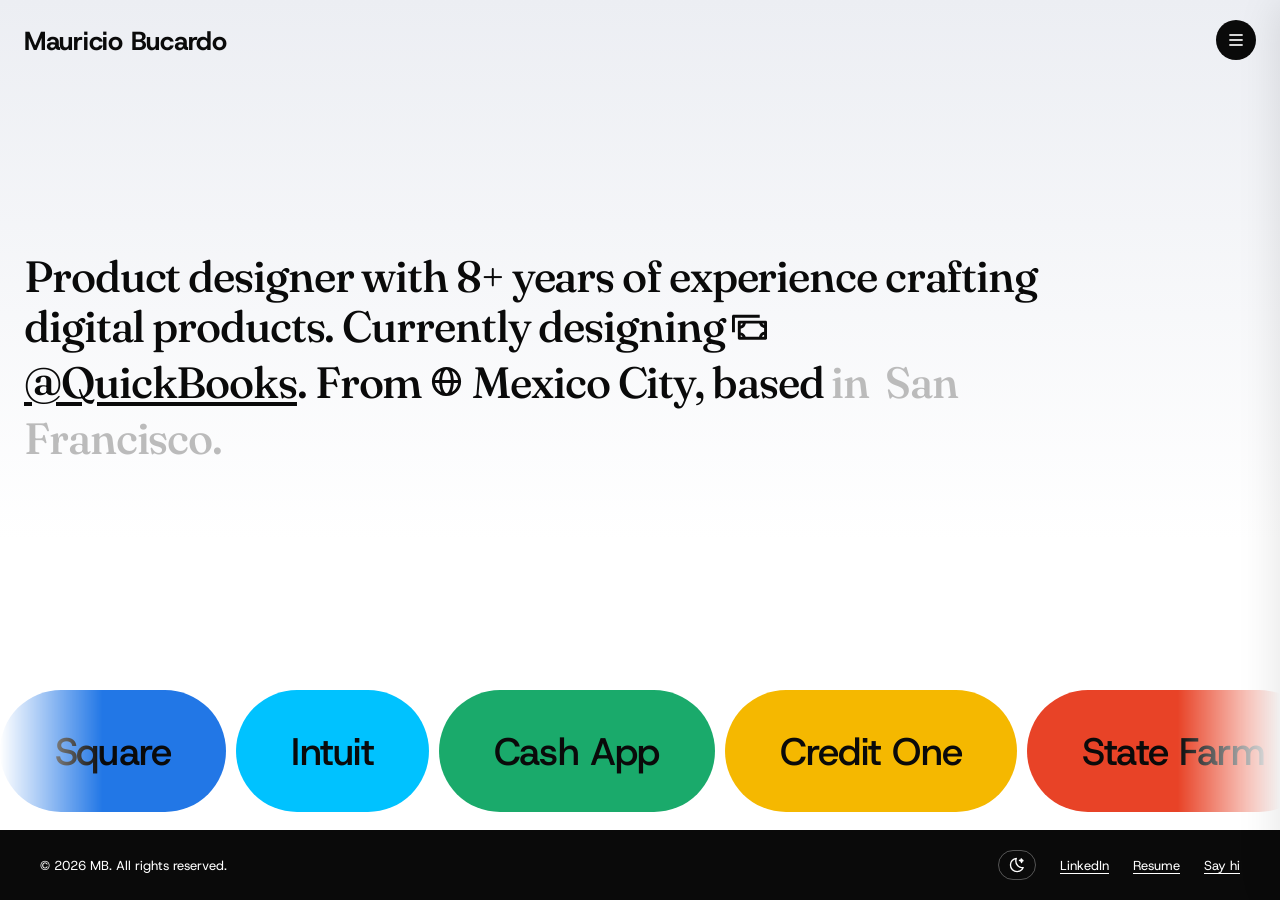
==== commit 762b038d: "Add Intuit work, update bio, and optimize image loading - Add Intuit pill (neon cyan-blue) to the ho" ====
--- a/index.html
+++ b/index.html
@@ -28,6 +28,7 @@
       --pill-red: #e84327;
       --pill-yellow: #f5b800;
       --pill-green: #1aaa6b;
+      --pill-cyan: #00c2ff;
       --surface: #ffffff;
       --surface-muted: #eceef5;
       --surface-muted-hover: #dddfe8;
@@ -628,6 +629,7 @@
     .pill-red:hover    { background: #a82b18; }
     .pill-yellow:hover { background: #b88700; }
     .pill-green:hover  { background: #0d7045; }
+    .pill-cyan:hover   { background: #0088b3; }
 
     .pill-disabled {
       cursor: default;
@@ -648,6 +650,7 @@
     .pill-red    { background: var(--pill-red); }
     .pill-yellow { background: var(--pill-yellow); }
     .pill-green  { background: var(--pill-green); }
+    .pill-cyan   { background: var(--pill-cyan); }
 
     /* ── ABOUT (hidden section linked) ── */
     #about {
@@ -847,25 +850,29 @@
   </div>
 
   <section class="hero">
-<p class="hero-statement"><span id="product-designer-label">Product designer</span> with 8+ years of experience designing products for <svg class="inline-icon" width="0.8em" height="0.8em" viewBox="0 0 24 24" fill="none" xmlns="http://www.w3.org/2000/svg"><path fill-rule="evenodd" clip-rule="evenodd" d="M12 15.5C13.8195 15.5 15.536 15.9757 16.8262 16.9023C18.1366 17.8436 19 19.2545 19 21C19 21.5523 18.5523 22 18 22H6C5.44772 22 5 21.5523 5 21C5 19.2545 5.86339 17.8436 7.17383 16.9023C8.46398 15.9757 10.1805 15.5 12 15.5ZM12 17.5C10.5059 17.5 9.22223 17.8934 8.34082 18.5264C7.78139 18.9282 7.38432 19.424 7.17383 20H16.8262C16.6157 19.424 16.2186 18.9282 15.6592 18.5264C14.7778 17.8934 13.4941 17.5 12 17.5Z" fill="currentColor"/><path d="M7 10.5C5.12966 10.5 3.76859 11.4134 3.24121 12.5H7V14.5H2C1.44772 14.5 1 14.0523 1 13.5C1 10.5419 3.90606 8.5 7 8.5V10.5Z" fill="currentColor"/><path d="M17 8.5C20.0939 8.5 23 10.5419 23 13.5C23 14.0523 22.5523 14.5 22 14.5H17V12.5H20.7588C20.2314 11.4134 18.8703 10.5 17 10.5V8.5Z" fill="currentColor"/><path fill-rule="evenodd" clip-rule="evenodd" d="M12 8C13.6569 8 15 9.34315 15 11C15 12.6569 13.6569 14 12 14C10.3431 14 9 12.6569 9 11C9 9.34315 10.3431 8 12 8ZM12 10C11.4477 10 11 10.4477 11 11C11 11.5523 11.4477 12 12 12C12.5523 12 13 11.5523 13 11C13 10.4477 12.5523 10 12 10Z" fill="currentColor"/><path fill-rule="evenodd" clip-rule="evenodd" d="M7 1C8.65685 1 10 2.34315 10 4C10 5.65685 8.65685 7 7 7C5.34315 7 4 5.65685 4 4C4 2.34315 5.34315 1 7 1ZM7 3C6.44772 3 6 3.44772 6 4C6 4.55228 6.44772 5 7 5C7.55228 5 8 4.55228 8 4C8 3.44772 7.55228 3 7 3Z" fill="currentColor"/><path fill-rule="evenodd" clip-rule="evenodd" d="M17 1C18.6569 1 20 2.34315 20 4C20 5.65685 18.6569 7 17 7C15.3431 7 14 5.65685 14 4C14 2.34315 15.3431 1 17 1ZM17 3C16.4477 3 16 3.44772 16 4C16 4.55228 16.4477 5 17 5C17.5523 5 18 4.55228 18 4C18 3.44772 17.5523 3 17 3Z" fill="currentColor"/></svg> people and the <svg class="inline-icon" width="0.8em" height="0.8em" viewBox="0 0 24 24" fill="none" xmlns="http://www.w3.org/2000/svg"><path fill-rule="evenodd" clip-rule="evenodd" d="M18.9834 3.00781C19.2656 3.04257 19.5223 3.19608 19.6855 3.43359L22.3242 7.27344C22.4387 7.44006 22.5 7.63767 22.5 7.83984C22.5 9.17513 21.6476 10.2389 20.5 10.7197V20C20.5 20.5523 20.0523 21 19.5 21H4.5C3.94772 21 3.5 20.5523 3.5 20V10.7197C2.35241 10.2389 1.5 9.17513 1.5 7.83984C1.50003 7.63767 1.56128 7.44006 1.67578 7.27344L4.31445 3.43359L4.39062 3.33691C4.57904 3.12426 4.85069 3.00006 5.13867 3H18.8613L18.9834 3.00781ZM16.75 10.085C16.1257 10.6589 15.2725 11 14.375 11C13.4775 11 12.6243 10.6589 12 10.085C11.3757 10.6589 10.5225 11 9.625 11C8.72751 11 7.87435 10.6589 7.25 10.085C6.77291 10.5235 6.162 10.825 5.5 10.9434V19H18.5V10.9434C17.838 10.825 17.2271 10.5235 16.75 10.085ZM3.53711 8.09473C3.6689 8.56433 4.15418 9 4.875 9C5.7258 9 6.25 8.39331 6.25 7.83984C6.25008 7.28763 6.69777 6.83984 7.25 6.83984C7.80223 6.83984 8.24992 7.28763 8.25 7.83984C8.25 8.39331 8.7742 9 9.625 9C10.4758 9 11 8.39331 11 7.83984C11.0001 7.28763 11.4478 6.83984 12 6.83984C12.5522 6.83984 12.9999 7.28763 13 7.83984C13 8.39331 13.5242 9 14.375 9C15.2258 9 15.75 8.39331 15.75 7.83984C15.7501 7.28763 16.1978 6.83984 16.75 6.83984C17.3022 6.83984 17.7499 7.28763 17.75 7.83984C17.75 8.39331 18.2742 9 19.125 9C19.8457 9 20.33 8.56423 20.4619 8.09473L18.335 5H5.66504L3.53711 8.09473Z" fill="currentColor"/></svg> businesses that depend on them. <span class="hero-location">From <svg class="inline-icon" width="0.8em" height="0.8em" viewBox="0 0 24 24" fill="none" xmlns="http://www.w3.org/2000/svg"><path fill-rule="evenodd" clip-rule="evenodd" d="M12 2C17.5228 2 22 6.47715 22 12C22 17.5228 17.5228 22 12 22L11.4854 21.9873C6.20167 21.7195 2 17.3502 2 12C2 6.47715 6.47715 2 12 2ZM9.02637 13C9.12244 14.8497 9.48406 16.606 10.085 17.958C10.8238 19.6203 11.5975 20 12 20C12.4025 20 13.1762 19.6203 13.915 17.958C14.5159 16.606 14.8776 14.8497 14.9736 13H9.02637ZM4.06445 13C4.40259 15.7107 6.09595 18 8.44531 19.168C8.38047 19.0382 8.31789 18.9057 8.25781 18.7705C7.52261 17.1163 7.12178 15.0684 7.02441 13H4.06445ZM16.9756 13C16.8782 15.0684 16.4774 17.1163 15.7422 18.7705C15.6821 18.9058 15.6186 19.0381 15.5537 19.168C17.9035 18.0001 19.5974 15.711 19.9355 13H16.9756ZM15.5537 4.83105C15.6188 4.96117 15.6819 5.09393 15.7422 5.22949C16.4774 6.8837 16.8782 8.93158 16.9756 11H19.9355C19.5974 8.28881 17.9037 5.99884 15.5537 4.83105ZM12 4C11.5975 4 10.8238 4.3797 10.085 6.04199C9.48406 7.39403 9.12244 9.15027 9.02637 11H14.9736C14.8776 9.15027 14.5159 7.39403 13.915 6.04199C13.1762 4.3797 12.4025 4 12 4ZM8.44531 4.83105C6.09575 5.99896 4.40261 8.28911 4.06445 11H7.02441C7.12178 8.93158 7.52261 6.8837 8.25781 5.22949C8.31801 5.09407 8.38033 4.96105 8.44531 4.83105Z" fill="currentColor"/></svg> Mexico City, based in <svg class="inline-icon" width="0.8em" height="0.8em" viewBox="0 0 24 24" fill="none" xmlns="http://www.w3.org/2000/svg"><path d="M12 7.5C13.1046 7.5 14 8.39543 14 9.5C14 10.6046 13.1046 11.5 12 11.5C10.8955 11.5 10 10.6045 10 9.5C10 8.39545 10.8955 7.50003 12 7.5Z" fill="currentColor"/><path fill-rule="evenodd" clip-rule="evenodd" d="M12 1C14.3814 1 16.6683 1.92987 18.3574 3.58984C20.0471 5.25041 21 7.50627 21 9.8623C20.9999 13.3214 18.765 16.4752 16.7314 18.6562C15.6929 19.7702 14.6573 20.6821 13.8828 21.3154C13.4949 21.6327 13.1707 21.8819 12.9414 22.0527C12.8267 22.1382 12.7353 22.2046 12.6719 22.25C12.6403 22.2726 12.6151 22.2895 12.5977 22.3018C12.5889 22.3079 12.5821 22.3129 12.5771 22.3164C12.5748 22.318 12.5713 22.3203 12.5713 22.3203L12.5693 22.3223L12 21.5L12.5684 22.3232C12.2264 22.5593 11.7736 22.5593 11.4316 22.3232L11.4287 22.3203C11.4287 22.3203 11.4252 22.318 11.4229 22.3164C11.4179 22.3129 11.4111 22.3079 11.4023 22.3018C11.3849 22.2895 11.3597 22.2726 11.3281 22.25C11.2647 22.2046 11.1733 22.1382 11.0586 22.0527C10.8293 21.8819 10.5051 21.6327 10.1172 21.3154C9.34273 20.6821 8.30714 19.7702 7.26855 18.6562C5.23505 16.4752 3.0001 13.3214 3 9.8623C3 7.50627 3.95288 5.25041 5.64258 3.58984C7.33169 1.92987 9.61862 1 12 1ZM12 3C10.138 3 8.35541 3.72683 7.04395 5.01562C5.73306 6.30391 5 8.04804 5 9.8623C5.0001 12.5179 6.76509 15.1829 8.73145 17.292C9.69282 18.3231 10.6573 19.1743 11.3828 19.7676C11.6166 19.9587 11.8258 20.1211 12 20.2549C12.1742 20.1211 12.3834 19.9587 12.6172 19.7676C13.3427 19.1743 14.3072 18.3231 15.2686 17.292C17.2349 15.1829 18.9999 12.5179 19 9.8623C19 8.04804 18.2669 6.30391 16.9561 5.01562C15.6446 3.72683 13.862 3 12 3Z" fill="currentColor"/></svg> San Francisco.</span></p>
+<p class="hero-statement"><span id="product-designer-label">Product designer</span> with 8+ years of experience crafting digital products. Currently designing <svg class="inline-icon" width="0.8em" height="0.8em" viewBox="0 0 24 24" fill="none" xmlns="http://www.w3.org/2000/svg"><path fill-rule="evenodd" clip-rule="evenodd" d="M23 8C23.5523 8 24 8.44772 24 9V20C24 20.2651 23.8945 20.5195 23.707 20.707C23.5195 20.8945 23.2652 21 23 21H5C4.44778 21 4.0001 20.5522 4 20V9C4 8.73478 4.10543 8.4805 4.29297 8.29297C4.4805 8.10543 4.73478 8 5 8H23ZM6 19H7.23047C6.96535 18.5422 6.52484 18.2007 6 18.0654V19ZM9.46777 10C9.24209 11.8092 7.80923 13.2421 6 13.4678V16.0312C7.63913 16.2357 8.97033 17.4315 9.37402 19H18.5322C18.7579 17.1907 20.1907 15.7569 22 15.5312V12.9678C20.3609 12.7633 19.0297 11.5684 18.626 10H9.46777ZM22 17.5654C21.2977 17.7464 20.7464 18.2977 20.5654 19H22V17.5654ZM6 11.4336C6.70222 11.2525 7.2536 10.7023 7.43457 10H6V11.4336ZM20.7695 10C21.0346 10.4577 21.4753 10.7983 22 10.9336V10H20.7695Z" fill="currentColor"/><path d="M19 6H2V16H0V5C2.30417e-08 4.73478 0.105432 4.48051 0.292969 4.29297C0.480505 4.10543 0.734784 4 1 4H19V6Z" fill="currentColor"/></svg> <a href="https://quickbooks.intuit.com/" target="_blank" rel="noopener">@QuickBooks</a>. <span class="hero-location">From <svg class="inline-icon" width="0.8em" height="0.8em" viewBox="0 0 24 24" fill="none" xmlns="http://www.w3.org/2000/svg"><path fill-rule="evenodd" clip-rule="evenodd" d="M12 2C17.5228 2 22 6.47715 22 12C22 17.5228 17.5228 22 12 22L11.4854 21.9873C6.20167 21.7195 2 17.3502 2 12C2 6.47715 6.47715 2 12 2ZM9.02637 13C9.12244 14.8497 9.48406 16.606 10.085 17.958C10.8238 19.6203 11.5975 20 12 20C12.4025 20 13.1762 19.6203 13.915 17.958C14.5159 16.606 14.8776 14.8497 14.9736 13H9.02637ZM4.06445 13C4.40259 15.7107 6.09595 18 8.44531 19.168C8.38047 19.0382 8.31789 18.9057 8.25781 18.7705C7.52261 17.1163 7.12178 15.0684 7.02441 13H4.06445ZM16.9756 13C16.8782 15.0684 16.4774 17.1163 15.7422 18.7705C15.6821 18.9058 15.6186 19.0381 15.5537 19.168C17.9035 18.0001 19.5974 15.711 19.9355 13H16.9756ZM15.5537 4.83105C15.6188 4.96117 15.6819 5.09393 15.7422 5.22949C16.4774 6.8837 16.8782 8.93158 16.9756 11H19.9355C19.5974 8.28881 17.9037 5.99884 15.5537 4.83105ZM12 4C11.5975 4 10.8238 4.3797 10.085 6.04199C9.48406 7.39403 9.12244 9.15027 9.02637 11H14.9736C14.8776 9.15027 14.5159 7.39403 13.915 6.04199C13.1762 4.3797 12.4025 4 12 4ZM8.44531 4.83105C6.09575 5.99896 4.40261 8.28911 4.06445 11H7.02441C7.12178 8.93158 7.52261 6.8837 8.25781 5.22949C8.31801 5.09407 8.38033 4.96105 8.44531 4.83105Z" fill="currentColor"/></svg> Mexico City, based in <svg class="inline-icon" width="0.8em" height="0.8em" viewBox="0 0 24 24" fill="none" xmlns="http://www.w3.org/2000/svg"><path d="M12 7.5C13.1046 7.5 14 8.39543 14 9.5C14 10.6046 13.1046 11.5 12 11.5C10.8955 11.5 10 10.6045 10 9.5C10 8.39545 10.8955 7.50003 12 7.5Z" fill="currentColor"/><path fill-rule="evenodd" clip-rule="evenodd" d="M12 1C14.3814 1 16.6683 1.92987 18.3574 3.58984C20.0471 5.25041 21 7.50627 21 9.8623C20.9999 13.3214 18.765 16.4752 16.7314 18.6562C15.6929 19.7702 14.6573 20.6821 13.8828 21.3154C13.4949 21.6327 13.1707 21.8819 12.9414 22.0527C12.8267 22.1382 12.7353 22.2046 12.6719 22.25C12.6403 22.2726 12.6151 22.2895 12.5977 22.3018C12.5889 22.3079 12.5821 22.3129 12.5771 22.3164C12.5748 22.318 12.5713 22.3203 12.5713 22.3203L12.5693 22.3223L12 21.5L12.5684 22.3232C12.2264 22.5593 11.7736 22.5593 11.4316 22.3232L11.4287 22.3203C11.4287 22.3203 11.4252 22.318 11.4229 22.3164C11.4179 22.3129 11.4111 22.3079 11.4023 22.3018C11.3849 22.2895 11.3597 22.2726 11.3281 22.25C11.2647 22.2046 11.1733 22.1382 11.0586 22.0527C10.8293 21.8819 10.5051 21.6327 10.1172 21.3154C9.34273 20.6821 8.30714 19.7702 7.26855 18.6562C5.23505 16.4752 3.0001 13.3214 3 9.8623C3 7.50627 3.95288 5.25041 5.64258 3.58984C7.33169 1.92987 9.61862 1 12 1ZM12 3C10.138 3 8.35541 3.72683 7.04395 5.01562C5.73306 6.30391 5 8.04804 5 9.8623C5.0001 12.5179 6.76509 15.1829 8.73145 17.292C9.69282 18.3231 10.6573 19.1743 11.3828 19.7676C11.6166 19.9587 11.8258 20.1211 12 20.2549C12.1742 20.1211 12.3834 19.9587 12.6172 19.7676C13.3427 19.1743 14.3072 18.3231 15.2686 17.292C17.2349 15.1829 18.9999 12.5179 19 9.8623C19 8.04804 18.2669 6.30391 16.9561 5.01562C15.6446 3.72683 13.862 3 12 3Z" fill="currentColor"/></svg> San Francisco.</span></p>
   </section>
 
   <section class="work-section">
     <div class="marquee-fade">
     <div class="marquee-track">
       <a href="square.html" class="pill pill-blue"><span>Square</span></a>
+      <a href="https://www.intuit.com/" class="pill pill-cyan" target="_blank" rel="noopener" data-cursor-label="View website"><span>Intuit</span></a>
       <a href="cash-app.html" class="pill pill-green"><span>Cash App</span></a>
       <a href="credit-one.html" class="pill pill-yellow"><span>Credit One</span></a>
       <a href="state-farm.html" class="pill pill-red"><span>State Farm</span></a>
       <a href="square.html" class="pill pill-blue"><span>Square</span></a>
+      <a href="https://www.intuit.com/" class="pill pill-cyan" target="_blank" rel="noopener" data-cursor-label="View website"><span>Intuit</span></a>
       <a href="cash-app.html" class="pill pill-green"><span>Cash App</span></a>
       <a href="credit-one.html" class="pill pill-yellow"><span>Credit One</span></a>
       <a href="state-farm.html" class="pill pill-red"><span>State Farm</span></a>
       <a href="square.html" class="pill pill-blue"><span>Square</span></a>
+      <a href="https://www.intuit.com/" class="pill pill-cyan" target="_blank" rel="noopener" data-cursor-label="View website"><span>Intuit</span></a>
       <a href="cash-app.html" class="pill pill-green"><span>Cash App</span></a>
       <a href="credit-one.html" class="pill pill-yellow"><span>Credit One</span></a>
       <a href="state-farm.html" class="pill pill-red"><span>State Farm</span></a>
       <a href="square.html" class="pill pill-blue"><span>Square</span></a>
+      <a href="https://www.intuit.com/" class="pill pill-cyan" target="_blank" rel="noopener" data-cursor-label="View website"><span>Intuit</span></a>
       <a href="cash-app.html" class="pill pill-green"><span>Cash App</span></a>
       <a href="credit-one.html" class="pill pill-yellow"><span>Credit One</span></a>
       <a href="state-farm.html" class="pill pill-red"><span>State Farm</span></a>
@@ -952,7 +959,7 @@
       if (e.target.closest(CLICKABLE)) cursorDot.classList.remove('expanded');
     });
 
-    // Pill hover → hide dot, show "View case study" label
+    // Pill hover → hide dot, show "View case study" (or data-cursor-label) label
     let cursorX = 0, cursorY = 0;
     let cursorRafId = null;
     let cursorCurrentX = 0, cursorCurrentY = 0;
@@ -972,6 +979,7 @@
         cursorCurrentX = e.clientX; cursorCurrentY = e.clientY;
         customCursor.style.left = cursorCurrentX + 'px';
         customCursor.style.top = cursorCurrentY + 'px';
+        customCursor.textContent = pill.dataset.cursorLabel || 'View case study';
         customCursor.classList.add('visible');
         cursorDot.classList.add('hidden');
         if (!cursorRafId) cursorRafId = requestAnimationFrame(cursorLoop);
@@ -1200,7 +1208,7 @@
       heroP.querySelectorAll('.inline-icon').forEach(icon => {
         const slot = document.createElement('span');
         slot.className = 'icon-slot';
-        slot.style.cssText = 'display:inline-block;width:0;overflow:hidden;vertical-align:middle;position:relative;top:-0.05em;transition:width 0.35s cubic-bezier(0.34,1.56,0.64,1)';
+        slot.style.cssText = 'display:inline-block;width:0;overflow:hidden;vertical-align:middle;position:relative;top:-0.25em;transition:width 0.35s cubic-bezier(0.34,1.56,0.64,1)';
         icon.style.top = '0';
         icon.parentNode.insertBefore(slot, icon);
         slot.appendChild(icon);
@@ -1315,7 +1323,7 @@
 
       <div class="mind-section">
         <div id="headshot-wrap" style="width:140px;height:140px;border-radius:50%;overflow:hidden;margin:0 auto 16px;cursor:none;">
-          <img src="images/headshot.png" alt="Mau" id="headshot-img" style="width:100%;height:100%;object-fit:cover;display:block;transition:transform 0.7s cubic-bezier(0.77,0,0.19,1);">
+          <img src="images/headshot.webp" alt="Mau" id="headshot-img" style="width:100%;height:100%;object-fit:cover;display:block;transition:transform 0.7s cubic-bezier(0.77,0,0.19,1);">
         </div>
         <p style="font-family:'Fraunces',serif;font-size:15px;line-height:1.7;color:var(--text);margin-bottom:12px;">I have a background in advertising and marketing, and found my way into product design through motion graphics. These days, I still occasionally <a href="https://www.instagram.com/mauricio.bucardo/" target="_blank" style="color:inherit;text-underline-offset:3px;">animate things just for fun</a>.</p>
         <p style="font-family:'Fraunces',serif;font-size:15px;line-height:1.7;color:var(--text);margin-bottom:12px;">Outside of work, you'll usually find me <a href="https://www.instagram.com/maubucardo/" target="_blank" style="color:inherit;text-underline-offset:3px;">traveling</a>, hiking, playing tennis, or somewhere at a <a href="https://soundcloud.com/you/sets" target="_blank" style="color:inherit;text-underline-offset:3px;">music festival</a>. I'm also an avid gamer, and a lot of my inspiration comes from experiences that spark wonder and delight.</p>
@@ -1350,7 +1358,7 @@
   </div><!-- end blade -->
 
   <footer>
-    <span>Built with Claude</span>
+    <span>&copy; 2026 MB. All rights reserved.</span>
     <div class="footer-right">
       <button id="dark-toggle" onclick="toggleDark()" class="footer-toggle" aria-label="Toggle dark mode" onmouseover="this.style.opacity=.6" onmouseout="this.style.opacity=1">
         <span id="theme-icon-wrap">
